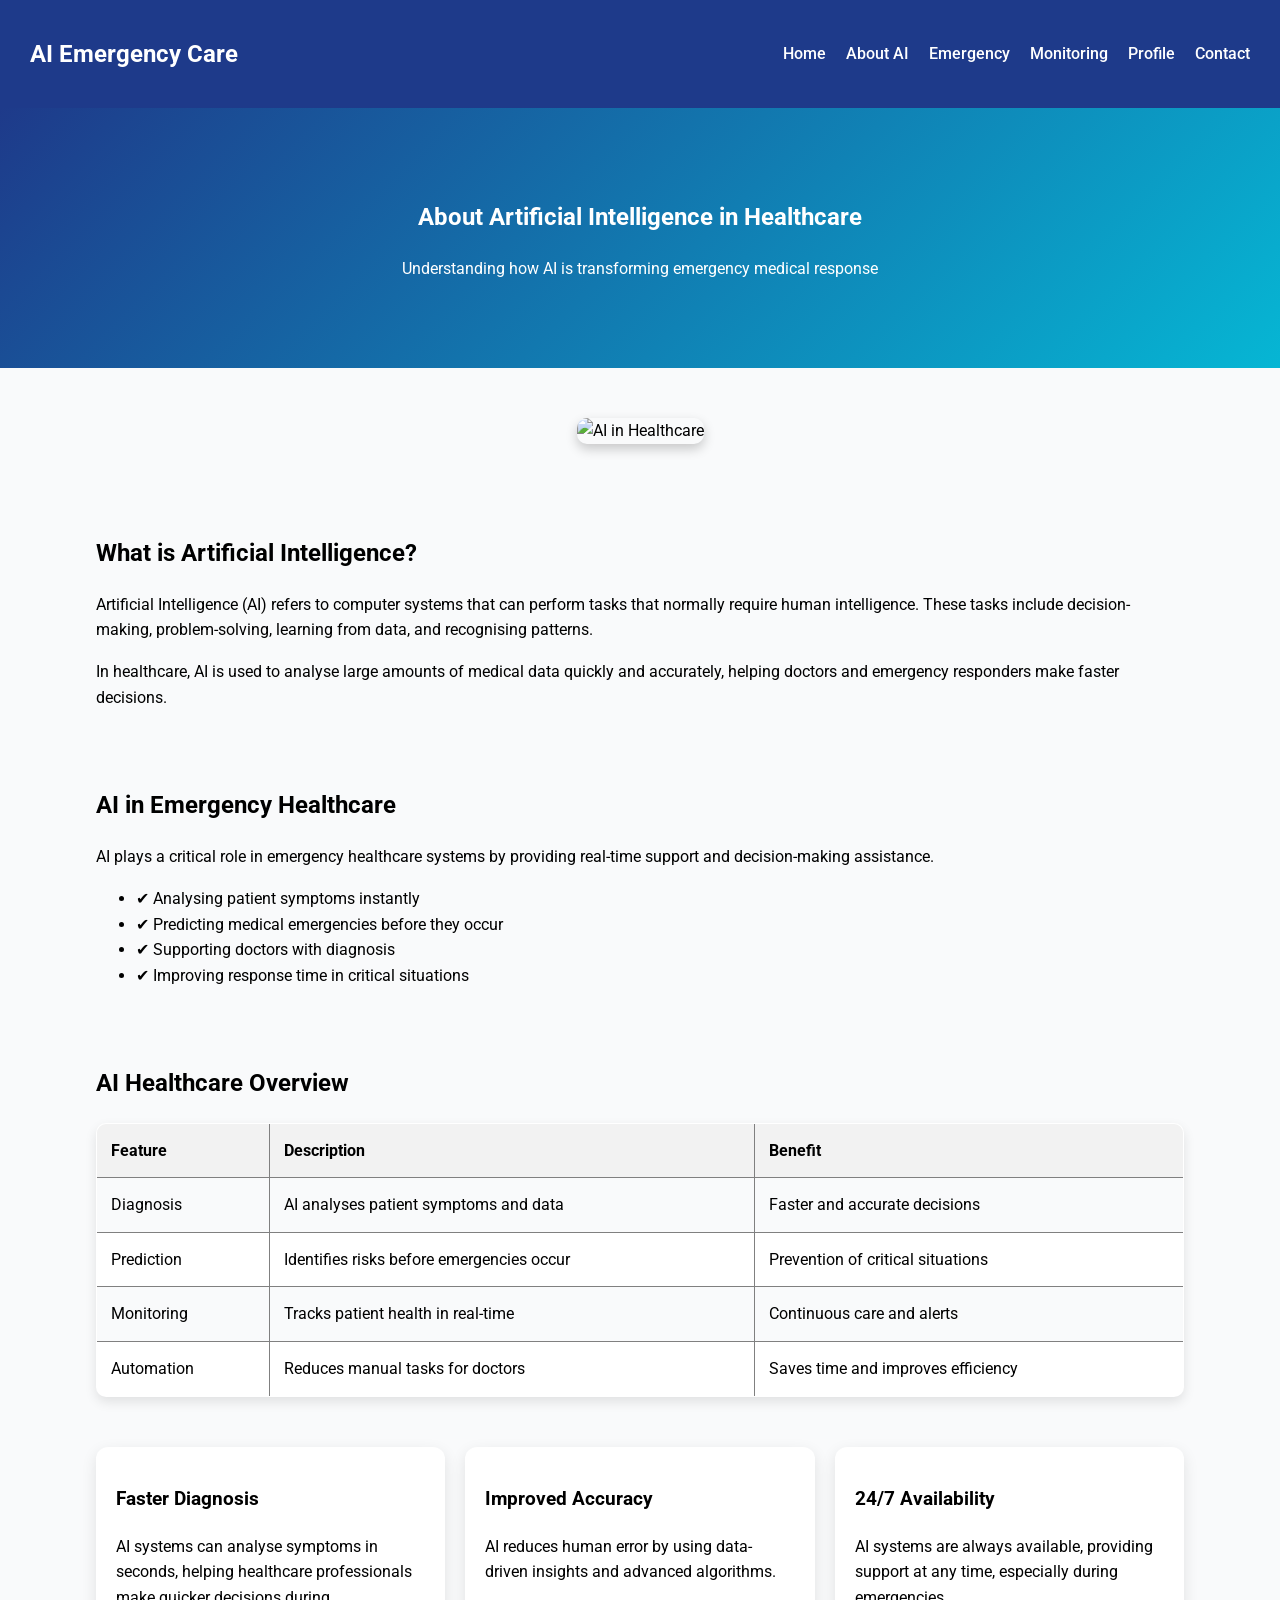
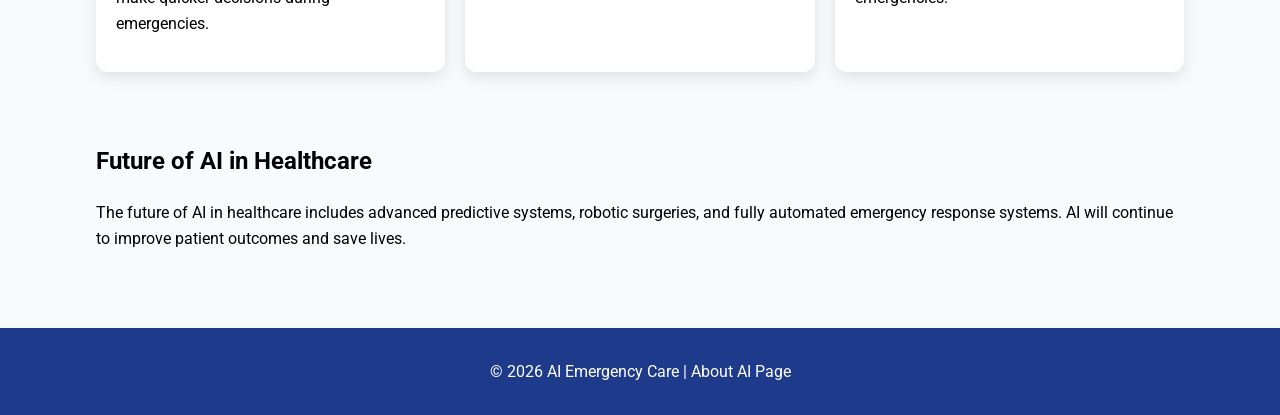
==== about.html @ 3c012519 "Add files via upload" ====
<!DOCTYPE html>
<html lang="en">
<head>
    <meta charset="UTF-8">
    <meta name="viewport" content="width=device-width, initial-scale=1.0">
    <title>About AI - AI Emergency Care</title>
    <link rel="stylesheet" href="style.css">
</head>

<body>

<!-- NAVIGATION -->
<nav>
    <h1>AI Emergency Care</h1>
    <ul>
        <li><a href="index.html">Home</a></li>
        <li><a href="about.html">About AI</a></li>
        <li><a href="emergency.html">Emergency</a></li>
        <li><a href="monitor.html">Monitoring</a></li>
        <li><a href="profile.html">Profile</a></li>
        <li><a href="contact.html">Contact</a></li>
    </ul>
</nav>

<!-- HEADER -->
<header class="hero">
    <h2>About Artificial Intelligence in Healthcare</h2>
    <p>Understanding how AI is transforming emergency medical response</p>
</header>

<!-- IMAGE SECTION -->
<section class="image-section" style="text-align:center; padding:20px;">
    <img src="images/ab.jpg"  alt="AI in Healthcare"
         style="width:80%; max-width:600px; border-radius:10px;">
</section>

<!-- SECTION 1 -->
<section class="info">
    <h2>What is Artificial Intelligence?</h2>

    <p>
        Artificial Intelligence (AI) refers to computer systems that can perform tasks
        that normally require human intelligence. These tasks include decision-making,
        problem-solving, learning from data, and recognising patterns.
    </p>

    <p>
        In healthcare, AI is used to analyse large amounts of medical data quickly and
        accurately, helping doctors and emergency responders make faster decisions.
    </p>
</section>

<!-- SECTION 2 -->
<section class="info">
    <h2>AI in Emergency Healthcare</h2>

    <p>
        AI plays a critical role in emergency healthcare systems by providing
        real-time support and decision-making assistance.
    </p>

    <ul>
        <li>✔ Analysing patient symptoms instantly</li>
        <li>✔ Predicting medical emergencies before they occur</li>
        <li>✔ Supporting doctors with diagnosis</li>
        <li>✔ Improving response time in critical situations</li>
    </ul>
</section>

<!-- TABLE SECTION -->
<section class="info">
    <h2>AI Healthcare Overview</h2>

    <table border="1" style="width:100%; border-collapse: collapse; text-align:center;">
        <tr style="background-color:#f2f2f2;">
            <th>Feature</th>
            <th>Description</th>
            <th>Benefit</th>
        </tr>

        <tr>
            <td>Diagnosis</td>
            <td>AI analyses patient symptoms and data</td>
            <td>Faster and accurate decisions</td>
        </tr>

        <tr>
            <td>Prediction</td>
            <td>Identifies risks before emergencies occur</td>
            <td>Prevention of critical situations</td>
        </tr>

        <tr>
            <td>Monitoring</td>
            <td>Tracks patient health in real-time</td>
            <td>Continuous care and alerts</td>
        </tr>

        <tr>
            <td>Automation</td>
            <td>Reduces manual tasks for doctors</td>
            <td>Saves time and improves efficiency</td>
        </tr>
    </table>
</section>

<!-- SECTION 3 -->
<section class="cards">

    <div class="card">
        <h3>Faster Diagnosis</h3>
        <p>
            AI systems can analyse symptoms in seconds, helping healthcare
            professionals make quicker decisions during emergencies.
        </p>
    </div>

    <div class="card">
        <h3>Improved Accuracy</h3>
        <p>
            AI reduces human error by using data-driven insights and
            advanced algorithms.
        </p>
    </div>

    <div class="card">
        <h3>24/7 Availability</h3>
        <p>
            AI systems are always available, providing support at any time,
            especially during emergencies.
        </p>
    </div>

</section>

<!-- SECTION 4 -->
<section class="info">
    <h2>Future of AI in Healthcare</h2>

    <p>
        The future of AI in healthcare includes advanced predictive systems,
        robotic surgeries, and fully automated emergency response systems.
        AI will continue to improve patient outcomes and save lives.
    </p>
</section>
<!-- FOOTER -->
<footer>
    <p>© 2026 AI Emergency Care | About AI Page</p>
</footer>

<!-- Code injected by live-server -->
<script>
	// <![CDATA[  <-- For SVG support
	if ('WebSocket' in window) {
		(function () {
			function refreshCSS() {
				var sheets = [].slice.call(document.getElementsByTagName("link"));
				var head = document.getElementsByTagName("head")[0];
				for (var i = 0; i < sheets.length; ++i) {
					var elem = sheets[i];
					var parent = elem.parentElement || head;
					parent.removeChild(elem);
					var rel = elem.rel;
					if (elem.href && typeof rel != "string" || rel.length == 0 || rel.toLowerCase() == "stylesheet") {
						var url = elem.href.replace(/(&|\?)_cacheOverride=\d+/, '');
						elem.href = url + (url.indexOf('?') >= 0 ? '&' : '?') + '_cacheOverride=' + (new Date().valueOf());
					}
					parent.appendChild(elem);
				}
			}
			var protocol = window.location.protocol === 'http:' ? 'ws://' : 'wss://';
			var address = protocol + window.location.host + window.location.pathname + '/ws';
			var socket = new WebSocket(address);
			socket.onmessage = function (msg) {
				if (msg.data == 'reload') window.location.reload();
				else if (msg.data == 'refreshcss') refreshCSS();
			};
			if (sessionStorage && !sessionStorage.getItem('IsThisFirstTime_Log_From_LiveServer')) {
				console.log('Live reload enabled.');
				sessionStorage.setItem('IsThisFirstTime_Log_From_LiveServer', true);
			}
		})();
	}
	else {
		console.error('Upgrade your browser. This Browser is NOT supported WebSocket for Live-Reloading.');
	}
	// ]]>
</script>
</body>
</html>
---- style.css ----
/* GOOGLE FONT */
@import url('https://fonts.googleapis.com/css2?family=Roboto:wght@300;400;700&display=swap');

/* ================= GLOBAL ================= */
body {
    font-family: 'Roboto', sans-serif;
    margin: 0;
    background: #F9FAFB;
    line-height: 1.6;
}

/* ================= NAVBAR ================= */
nav {
    background: #1E3A8A;
    color: white;
    display: flex;
    justify-content: space-between;
    align-items: center;
    padding: 15px 30px;
}

nav ul {
    list-style: none;
    display: flex;
    gap: 20px;
    margin: 0;
    padding: 0;
}

nav a {
    color: white;
    text-decoration: none;
    font-weight: 500;
    transition: 0.3s;
}

nav a:hover {
    opacity: 0.8;
}

/* ================= HERO ================= */
.hero {
    text-align: center;
    padding: 70px 20px;
    color: white;
    background: linear-gradient(135deg, #1E3A8A, #06B6D4);
}

/* ================= SPLIT SECTION ================= */
.split-section {
    display: flex;
    align-items: center;
    justify-content: space-between;
    gap: 50px;
    width: 85%;
    margin: 50px auto;
}

.split-text {
    flex: 1;
}

.split-text ul {
    padding-left: 20px;
}

.split-image {
    flex: 1;
    display: flex;
    justify-content: flex-end;
}

.split-image img {
    width: 100%;
    max-width: 220px;
    height: auto;
    border-radius: 12px;
    box-shadow: 0 5px 15px rgba(0,0,0,0.2);
}

/* ================= IMAGE SECTION ================= */
.image-section {
    text-align: center;
    margin: 30px 0;
}

.image-section img {
    width: 100%;
    max-width: 420px;
    height: auto;
    border-radius: 12px;
    box-shadow: 0 5px 12px rgba(0,0,0,0.2);
}

/* ================= INFO ================= */
.info {
    width: 85%;
    margin: auto;
    padding: 20px;
}

/* ================= TABLE ================= */
.table-section {
    width: 85%;
    margin: 50px auto;
    text-align: center;
}

.table-container {
    max-width: 900px;
    margin: auto;
    overflow-x: auto;
}

table {
    width: 100%;
    border-collapse: collapse;
    background: white;
    border-radius: 10px;
    overflow: hidden;
    box-shadow: 0 5px 12px rgba(0,0,0,0.1);
}

thead {
    background: #1E3A8A;
    color: white;
}

th, td {
    padding: 14px;
    text-align: left;
}

tbody tr:nth-child(even) {
    background: #f9fafb;
}

tbody tr:hover {
    background: #e0f2fe;
}

/* ================= CARDS ================= */
.cards {
    width: 85%;
    margin: 30px auto;
    display: flex;
    gap: 20px;
}

.card {
    flex: 1;
    background: white;
    padding: 20px;
    border-radius: 12px;
    box-shadow: 0 5px 15px rgba(0,0,0,0.1);
    transition: 0.3s;
}

.card:hover {
    transform: translateY(-5px);
}

/* ================= CONTACT PAGE FIX ================= */
.container {
    width: 85%;
    margin: 40px auto;
    display: flex;
    justify-content: center;
}

.container .card {
    width: 100%;
    max-width: 600px;
}

/* ================= FORM ================= */
form {
    display: flex;
    flex-direction: column;
}

form label {
    margin-top: 10px;
    font-weight: 500;
    color: #1E3A8A;
}

form input,
form textarea {
    width: 100%;
    padding: 12px;
    border-radius: 6px;
    border: 1px solid #ccc;
    margin-bottom: 10px;
    font-family: inherit;
    transition: 0.3s;
}

form input:focus,
form textarea:focus {
    outline: none;
    border-color: #06B6D4;
    box-shadow: 0 0 5px rgba(6, 182, 212, 0.4);
}

form textarea {
    min-height: 120px;
    resize: vertical;
}

/* ================= BUTTON ================= */
button {
    background: #DC2626;
    color: white;
    padding: 12px;
    border-radius: 6px;
    border: none;
    cursor: pointer;
    transition: 0.3s;
    width: 100%;
}

button:hover {
    background: #b91c1c;
}

/* ================= STATUS ================= */
.status {
    padding: 15px;
    border-radius: 8px;
    color: white;
    font-weight: bold;
}

.good {
    background: #16A34A;
}

.warning {
    background: #DC2626;
}

/* ================= IMAGE ROW ================= */
.image-row {
    display: flex;
    justify-content: center;
    gap: 20px;
    padding: 20px;
    flex-wrap: wrap;
    margin-top: 20px;
}

.image-row img {
    width: 230px;
    height: 150px;
    object-fit: cover;
    border-radius: 12px;
    box-shadow: 0 5px 12px rgba(0,0,0,0.2);
    transition: 0.3s;
}

.image-row img:hover {
    transform: scale(1.05);
}

/* ================= RESPONSE ================= */
#response {
    margin-top: 10px;
    font-weight: bold;
}

/* ================= FOOTER ================= */
footer {
    text-align: center;
    background: #1E3A8A;
    color: white;
    padding: 15px;
    margin-top: 40px;
}

/* ================= RESPONSIVE ================= */
@media (max-width: 768px) {

    .split-section {
        flex-direction: column;
        text-align: center;
    }

    .split-image {
        justify-content: center;
        margin-top: 20px;
    }

    .cards {
        flex-direction: column;
    }

    .container {
        width: 90%;
    }

    .container .card {
        padding: 15px;
    }

    .image-row img {
        width: 90%;
        height: auto;
    }

    .image-section img {
        max-width: 90%;
    }
}
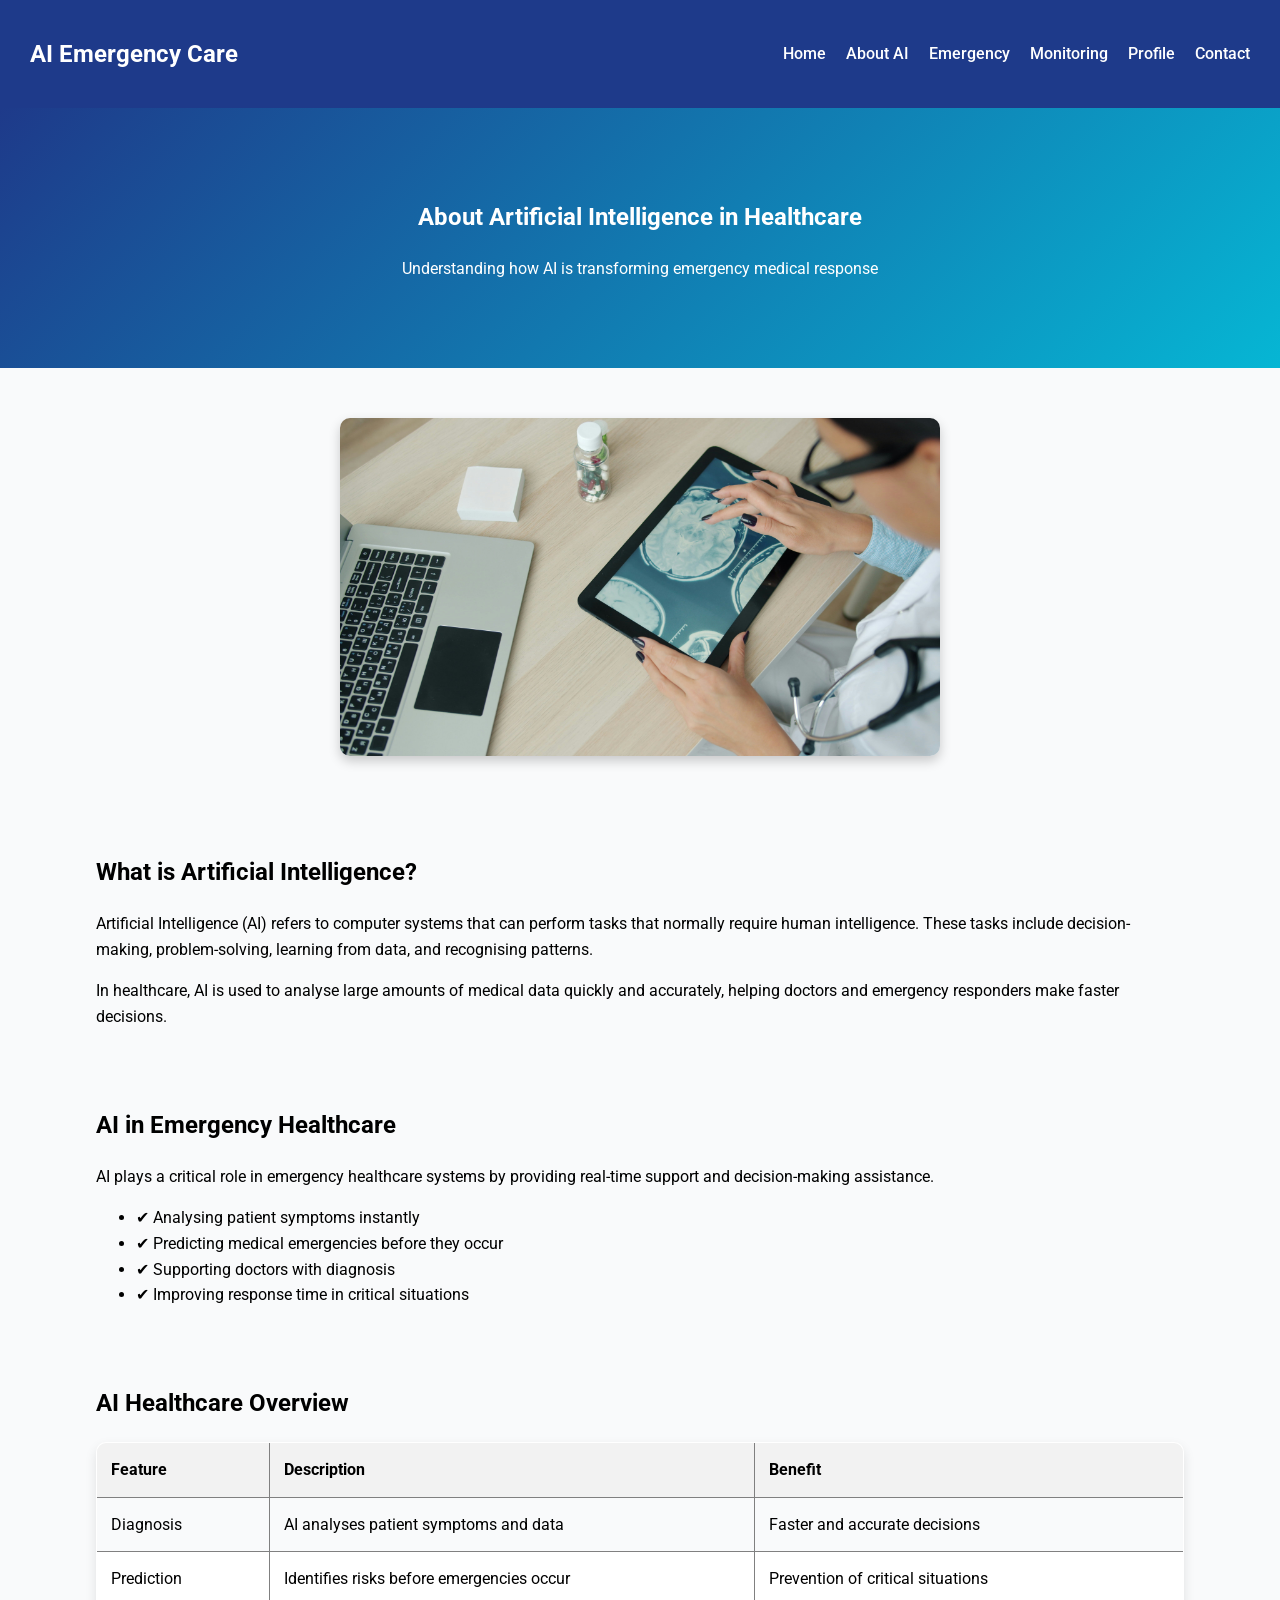
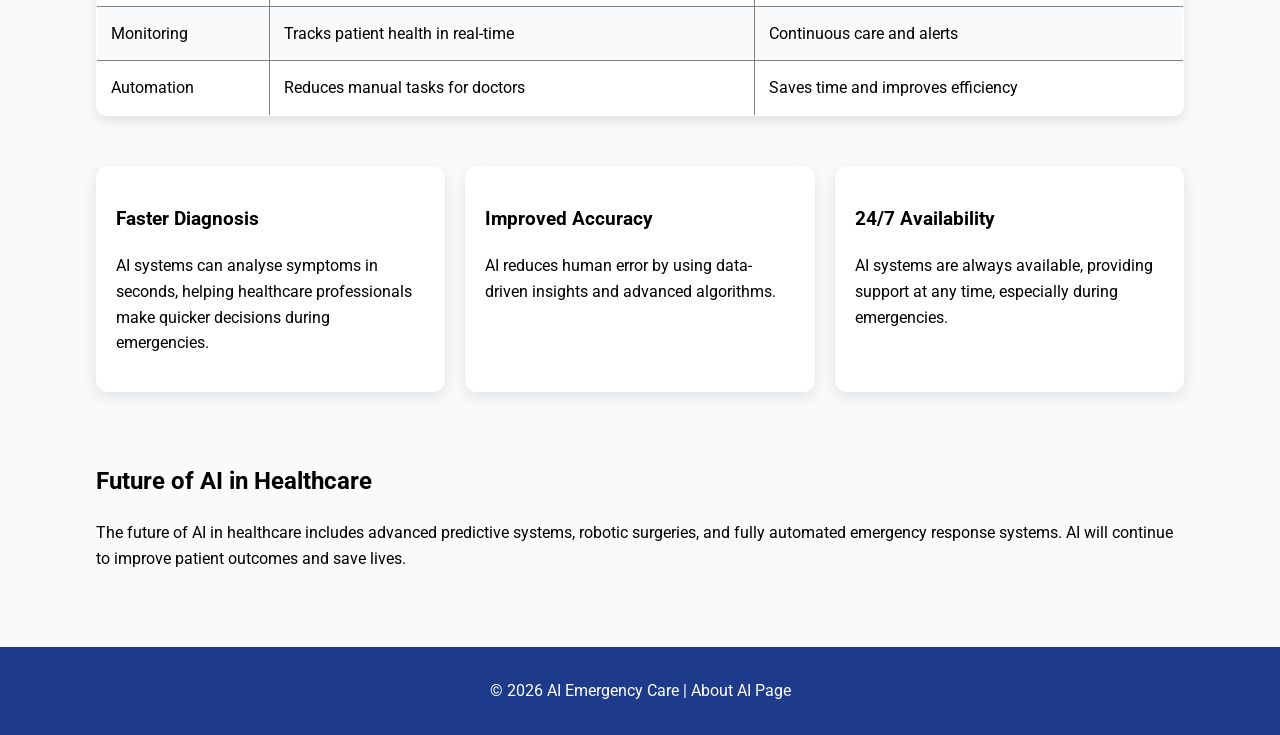
==== commit 50f83393: "Refactor about.html for improved structure and content" ====
--- a/about.html
+++ b/about.html
@@ -31,7 +31,7 @@
 
 <!-- IMAGE SECTION -->
 <section class="image-section" style="text-align:center; padding:20px;">
-    <img src="images/ab.jpg"  alt="AI in Healthcare"
+    <img src="ab.jpg"  alt="AI in Healthcare"
          style="width:80%; max-width:600px; border-radius:10px;">
 </section>
 
@@ -188,4 +188,4 @@
 	// ]]>
 </script>
 </body>
-</html>+</html>
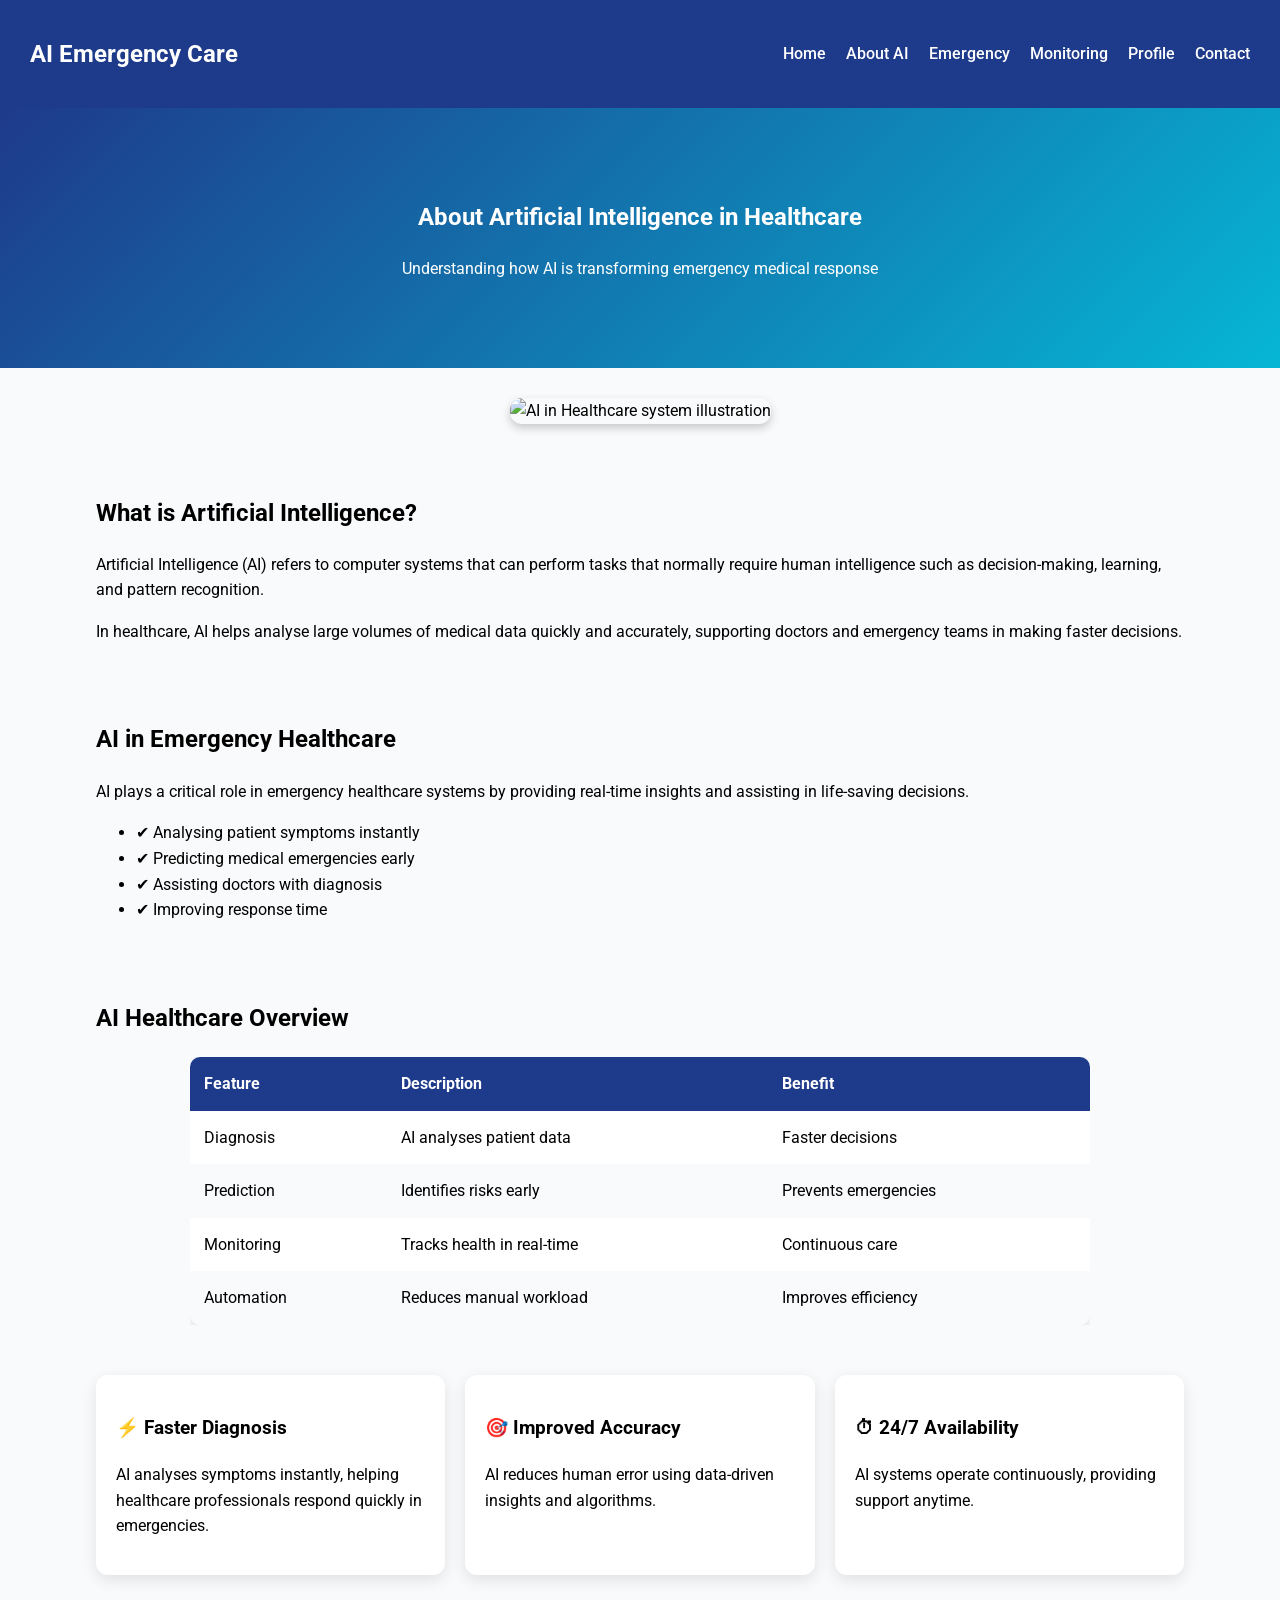
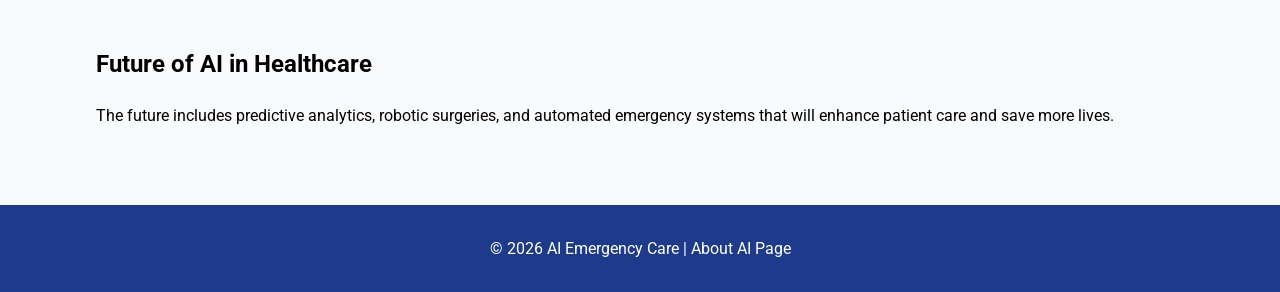
==== commit 5f30cbe5: "Revise About AI page layout and content Updated the structure and content of the About AI page, enha" ====
--- a/about.html
+++ b/about.html
@@ -1,4 +1,3 @@
-
 <!DOCTYPE html>
 <html lang="en">
 <head>
@@ -10,12 +9,12 @@
 
 <body>
 
-<!-- NAVIGATION -->
+<!-- ================= NAVIGATION ================= -->
 <nav>
     <h1>AI Emergency Care</h1>
     <ul>
         <li><a href="index.html">Home</a></li>
-        <li><a href="about.html">About AI</a></li>
+        <li><a href="about.html" class="active">About AI</a></li>
         <li><a href="emergency.html">Emergency</a></li>
         <li><a href="monitor.html">Monitoring</a></li>
         <li><a href="profile.html">Profile</a></li>
@@ -23,169 +22,139 @@
     </ul>
 </nav>
 
-<!-- HEADER -->
+<!-- ================= HERO ================= -->
 <header class="hero">
     <h2>About Artificial Intelligence in Healthcare</h2>
     <p>Understanding how AI is transforming emergency medical response</p>
 </header>
 
-<!-- IMAGE SECTION -->
-<section class="image-section" style="text-align:center; padding:20px;">
-    <img src="ab.jpg"  alt="AI in Healthcare"
-         style="width:80%; max-width:600px; border-radius:10px;">
+<!-- ================= IMAGE ================= -->
+<section class="image-section">
+    <img src="images/ab.jpg" alt="AI in Healthcare system illustration"
+         style="width:80%; max-width:600px; border-radius:12px; box-shadow:0 4px 10px rgba(0,0,0,0.2);">
 </section>
 
-<!-- SECTION 1 -->
+<!-- ================= SECTION 1 ================= -->
 <section class="info">
     <h2>What is Artificial Intelligence?</h2>
 
     <p>
         Artificial Intelligence (AI) refers to computer systems that can perform tasks
-        that normally require human intelligence. These tasks include decision-making,
-        problem-solving, learning from data, and recognising patterns.
+        that normally require human intelligence such as decision-making, learning,
+        and pattern recognition.
     </p>
 
     <p>
-        In healthcare, AI is used to analyse large amounts of medical data quickly and
-        accurately, helping doctors and emergency responders make faster decisions.
+        In healthcare, AI helps analyse large volumes of medical data quickly and
+        accurately, supporting doctors and emergency teams in making faster decisions.
     </p>
 </section>
 
-<!-- SECTION 2 -->
+<!-- ================= SECTION 2 ================= -->
 <section class="info">
     <h2>AI in Emergency Healthcare</h2>
 
     <p>
         AI plays a critical role in emergency healthcare systems by providing
-        real-time support and decision-making assistance.
+        real-time insights and assisting in life-saving decisions.
     </p>
 
     <ul>
         <li>✔ Analysing patient symptoms instantly</li>
-        <li>✔ Predicting medical emergencies before they occur</li>
-        <li>✔ Supporting doctors with diagnosis</li>
-        <li>✔ Improving response time in critical situations</li>
+        <li>✔ Predicting medical emergencies early</li>
+        <li>✔ Assisting doctors with diagnosis</li>
+        <li>✔ Improving response time</li>
     </ul>
 </section>
 
-<!-- TABLE SECTION -->
+<!-- ================= TABLE ================= -->
 <section class="info">
     <h2>AI Healthcare Overview</h2>
 
-    <table border="1" style="width:100%; border-collapse: collapse; text-align:center;">
-        <tr style="background-color:#f2f2f2;">
-            <th>Feature</th>
-            <th>Description</th>
-            <th>Benefit</th>
-        </tr>
+    <div class="table-container">
+        <table>
+            <thead>
+                <tr>
+                    <th>Feature</th>
+                    <th>Description</th>
+                    <th>Benefit</th>
+                </tr>
+            </thead>
 
-        <tr>
-            <td>Diagnosis</td>
-            <td>AI analyses patient symptoms and data</td>
-            <td>Faster and accurate decisions</td>
-        </tr>
+            <tbody>
+                <tr>
+                    <td>Diagnosis</td>
+                    <td>AI analyses patient data</td>
+                    <td>Faster decisions</td>
+                </tr>
 
-        <tr>
-            <td>Prediction</td>
-            <td>Identifies risks before emergencies occur</td>
-            <td>Prevention of critical situations</td>
-        </tr>
+                <tr>
+                    <td>Prediction</td>
+                    <td>Identifies risks early</td>
+                    <td>Prevents emergencies</td>
+                </tr>
 
-        <tr>
-            <td>Monitoring</td>
-            <td>Tracks patient health in real-time</td>
-            <td>Continuous care and alerts</td>
-        </tr>
+                <tr>
+                    <td>Monitoring</td>
+                    <td>Tracks health in real-time</td>
+                    <td>Continuous care</td>
+                </tr>
 
-        <tr>
-            <td>Automation</td>
-            <td>Reduces manual tasks for doctors</td>
-            <td>Saves time and improves efficiency</td>
-        </tr>
-    </table>
+                <tr>
+                    <td>Automation</td>
+                    <td>Reduces manual workload</td>
+                    <td>Improves efficiency</td>
+                </tr>
+            </tbody>
+        </table>
+    </div>
 </section>
 
-<!-- SECTION 3 -->
+<!-- ================= CARDS ================= -->
 <section class="cards">
 
     <div class="card">
-        <h3>Faster Diagnosis</h3>
+        <h3>⚡ Faster Diagnosis</h3>
         <p>
-            AI systems can analyse symptoms in seconds, helping healthcare
-            professionals make quicker decisions during emergencies.
+            AI analyses symptoms instantly, helping healthcare professionals
+            respond quickly in emergencies.
         </p>
     </div>
 
     <div class="card">
-        <h3>Improved Accuracy</h3>
+        <h3>🎯 Improved Accuracy</h3>
         <p>
-            AI reduces human error by using data-driven insights and
-            advanced algorithms.
+            AI reduces human error using data-driven insights and algorithms.
         </p>
     </div>
 
     <div class="card">
-        <h3>24/7 Availability</h3>
+        <h3>⏱ 24/7 Availability</h3>
         <p>
-            AI systems are always available, providing support at any time,
-            especially during emergencies.
+            AI systems operate continuously, providing support anytime.
         </p>
     </div>
 
 </section>
 
-<!-- SECTION 4 -->
+<!-- ================= FUTURE ================= -->
 <section class="info">
     <h2>Future of AI in Healthcare</h2>
 
     <p>
-        The future of AI in healthcare includes advanced predictive systems,
-        robotic surgeries, and fully automated emergency response systems.
-        AI will continue to improve patient outcomes and save lives.
+        The future includes predictive analytics, robotic surgeries,
+        and automated emergency systems that will enhance patient care
+        and save more lives.
     </p>
 </section>
-<!-- FOOTER -->
+
+<!-- ================= FOOTER ================= -->
 <footer>
     <p>© 2026 AI Emergency Care | About AI Page</p>
 </footer>
 
-<!-- Code injected by live-server -->
-<script>
-	// <![CDATA[  <-- For SVG support
-	if ('WebSocket' in window) {
-		(function () {
-			function refreshCSS() {
-				var sheets = [].slice.call(document.getElementsByTagName("link"));
-				var head = document.getElementsByTagName("head")[0];
-				for (var i = 0; i < sheets.length; ++i) {
-					var elem = sheets[i];
-					var parent = elem.parentElement || head;
-					parent.removeChild(elem);
-					var rel = elem.rel;
-					if (elem.href && typeof rel != "string" || rel.length == 0 || rel.toLowerCase() == "stylesheet") {
-						var url = elem.href.replace(/(&|\?)_cacheOverride=\d+/, '');
-						elem.href = url + (url.indexOf('?') >= 0 ? '&' : '?') + '_cacheOverride=' + (new Date().valueOf());
-					}
-					parent.appendChild(elem);
-				}
-			}
-			var protocol = window.location.protocol === 'http:' ? 'ws://' : 'wss://';
-			var address = protocol + window.location.host + window.location.pathname + '/ws';
-			var socket = new WebSocket(address);
-			socket.onmessage = function (msg) {
-				if (msg.data == 'reload') window.location.reload();
-				else if (msg.data == 'refreshcss') refreshCSS();
-			};
-			if (sessionStorage && !sessionStorage.getItem('IsThisFirstTime_Log_From_LiveServer')) {
-				console.log('Live reload enabled.');
-				sessionStorage.setItem('IsThisFirstTime_Log_From_LiveServer', true);
-			}
-		})();
-	}
-	else {
-		console.error('Upgrade your browser. This Browser is NOT supported WebSocket for Live-Reloading.');
-	}
-	// ]]>
-</script>
+<!-- ✅ Keep JS consistent across all pages -->
+<script src="script.js"></script>
+
 </body>
 </html>
